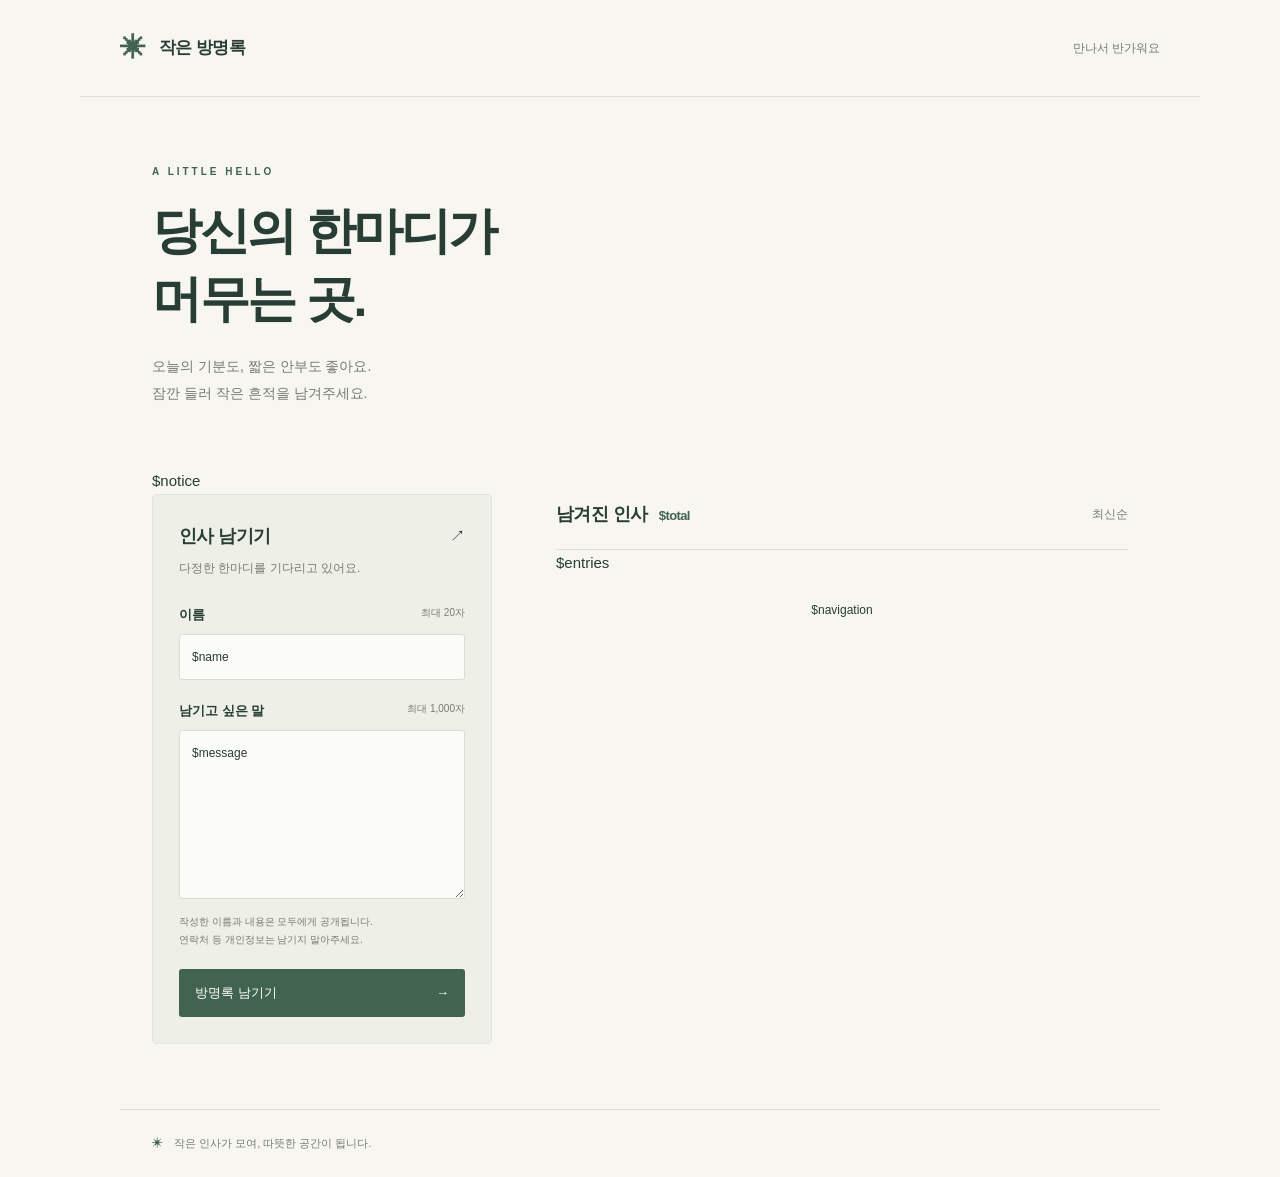
==== templates/index.html @ de00b6e1 "Add files via upload" ====
<!doctype html>
<html lang="ko">
<head>
  <meta charset="utf-8">
  <meta name="viewport" content="width=device-width, initial-scale=1">
  <meta name="description" content="잠깐 들러, 작은 인사를 남기는 방명록입니다.">
  <title>작은 방명록 — 당신의 한마디</title>
  <link rel="stylesheet" href="/static/style.css">
</head>
<body>
  <header class="topbar"><a class="brand" href="/"><span aria-hidden="true">✳</span> 작은 방명록</a><span class="top-note">만나서 반가워요</span></header>
  <main>
    <section class="intro" aria-labelledby="title">
      <p class="eyebrow">A LITTLE HELLO</p>
      <h1 id="title">당신의 한마디가<br>머무는 곳.</h1>
      <p class="description">오늘의 기분도, 짧은 안부도 좋아요.<br>잠깐 들러 작은 흔적을 남겨주세요.</p>
    </section>
    $notice
    <div class="layout">
      <section class="compose" aria-labelledby="write-title">
        <div class="section-heading"><h2 id="write-title">인사 남기기</h2><span aria-hidden="true">↗</span></div>
        <p class="hint">다정한 한마디를 기다리고 있어요.</p>
        <form method="post" action="/entries" accept-charset="UTF-8">
          <label for="name">이름 <span>최대 20자</span></label>
          <input id="name" name="name" maxlength="20" required autocomplete="nickname" placeholder="어떤 이름으로 남길까요?" value="$name">
          <label for="message">남기고 싶은 말 <span>최대 1,000자</span></label>
          <textarea id="message" name="message" maxlength="1000" rows="7" required placeholder="편하게 인사를 건네주세요.">$message</textarea>
          <p class="privacy">작성한 이름과 내용은 모두에게 공개됩니다.<br>연락처 등 개인정보는 남기지 말아주세요.</p>
          <button type="submit">방명록 남기기 <span aria-hidden="true">→</span></button>
        </form>
      </section>
      <section id="entries" class="entries" aria-labelledby="entries-title">
        <div class="section-heading"><h2 id="entries-title">남겨진 인사 <span class="count">$total</span></h2><span class="sort">최신순</span></div>
        $entries
        <nav class="pagination" aria-label="방명록 페이지">$navigation</nav>
      </section>
    </div>
  </main>
  <footer><span aria-hidden="true">✳</span> 작은 인사가 모여, 따뜻한 공간이 됩니다.</footer>
</body>
</html>
---- static/style.css ----
:root { color-scheme: light; --paper: #f7f6f0; --ink: #283d34; --green: #42644f; --muted: #767c72; --line: #dcded4; }
* { box-sizing: border-box; }
html { scroll-behavior: smooth; }
body { margin: 0; background: var(--paper); color: var(--ink); font-family: "Malgun Gothic", "Apple SD Gothic Neo", sans-serif; font-size: 15px; line-height: 1.7; }
a { color: inherit; text-decoration: none; }
a:hover { text-decoration: underline; }
.topbar { max-width: 1120px; margin: auto; padding: 26px 40px; border-bottom: 1px solid var(--line); display: flex; justify-content: space-between; align-items: center; }
.brand { font-size: 17px; font-weight: 700; letter-spacing: -.5px; }
.brand span { margin-right: 9px; color: var(--green); font-size: 26px; vertical-align: middle; }
.top-note, .hint, .sort, .privacy, label span { color: var(--muted); font-size: 12px; }
main { max-width: 1040px; padding: 0 32px; margin: auto; }
.intro { padding: 66px 0 48px; }
.eyebrow { font-size: 10px; letter-spacing: 3px; font-weight: 700; color: var(--green); margin: 0 0 18px; }
h1 { font-size: clamp(36px, 5vw, 50px); line-height: 1.35; letter-spacing: -2.5px; margin: 0 0 20px; font-weight: 600; }
.description { color: var(--muted); line-height: 1.9; font-size: 14px; }
.layout { display: grid; grid-template-columns: 340px minmax(0, 1fr); gap: 64px; align-items: start; }
.compose { background: #eeefe6; padding: 26px; border: 1px solid #e2e5d9; border-radius: 5px; }
.section-heading { display: flex; align-items: center; justify-content: space-between; gap: 12px; }
h2 { margin: 0; font-size: 18px; letter-spacing: -.6px; font-weight: 600; }
.hint { margin: 7px 0 25px; }
label { display: flex; justify-content: space-between; margin: 20px 0 8px; font-size: 13px; font-weight: 600; }
label span { font-size: 10px; font-weight: 400; }
input, textarea, button { font: inherit; }
input, textarea { display: block; width: 100%; border: 1px solid #d9ddcf; border-radius: 3px; background: #fbfbf7; padding: 12px; font-size: 12px; color: var(--ink); }
input::placeholder, textarea::placeholder { color: #8a9084; }
textarea { resize: vertical; min-height: 150px; }
:focus-visible { outline: 2px solid var(--green); outline-offset: 3px; }
.privacy { font-size: 10px; line-height: 1.8; margin: 14px 0 20px; }
button { display: flex; align-items: center; justify-content: space-between; width: 100%; background: var(--green); color: white; border: 0; border-radius: 3px; padding: 13px 16px; font-size: 13px; cursor: pointer; }
button:hover { background: #304e3b; }
.entries > .section-heading { padding: 5px 0 20px; border-bottom: 1px solid var(--line); }
.count { color: var(--green); font-size: 13px; margin-left: 7px; }
.entry { padding: 23px 0; border-bottom: 1px solid var(--line); }
.entry-heading { display: flex; align-items: center; gap: 10px; }
.avatar { flex: 0 0 30px; width: 30px; height: 30px; border-radius: 50%; background: #e5e9dc; color: var(--green); text-align: center; line-height: 30px; font-size: 12px; }
h3 { margin: 0; font-size: 13px; font-weight: 600; overflow-wrap: anywhere; }
time { margin-left: auto; flex-shrink: 0; font-size: 10px; color: var(--muted); }
.message { white-space: pre-wrap; overflow-wrap: anywhere; font-size: 13px; line-height: 1.9; margin: 13px 0 0; }
.empty { text-align: center; padding: 70px 15px; color: var(--muted); }
.empty > span { font-size: 32px; color: #9cab8e; }
.empty h3 { margin-top: 14px; font-size: 15px; }
.empty p { font-size: 12px; }
.pagination { display: flex; justify-content: center; gap: 25px; font-size: 12px; padding: 24px 0; }
.pagination span { color: var(--muted); }
.notice { padding: 14px 18px; border: 1px solid var(--line); border-radius: 4px; margin: 0 0 24px; font-size: 13px; }
.success { background: #e8efdf; }
.error { background: #faeee7; color: #8a4333; }
footer { max-width: 1040px; margin: 65px auto 0; padding: 24px 32px; border-top: 1px solid var(--line); color: var(--muted); font-size: 11px; }
footer span { margin-right: 8px; color: var(--green); }
@media (max-width: 760px) { .layout { grid-template-columns: 1fr; gap: 35px; } main { padding: 0 22px; } .topbar { padding: 18px 22px; } .top-note { font-size: 10px; } .intro { padding: 44px 0 30px; } .compose { padding: 22px; } footer { margin-top: 35px; padding: 22px; } time { font-size: 9px; } }
@media (prefers-reduced-motion: reduce) { html { scroll-behavior: auto; } }
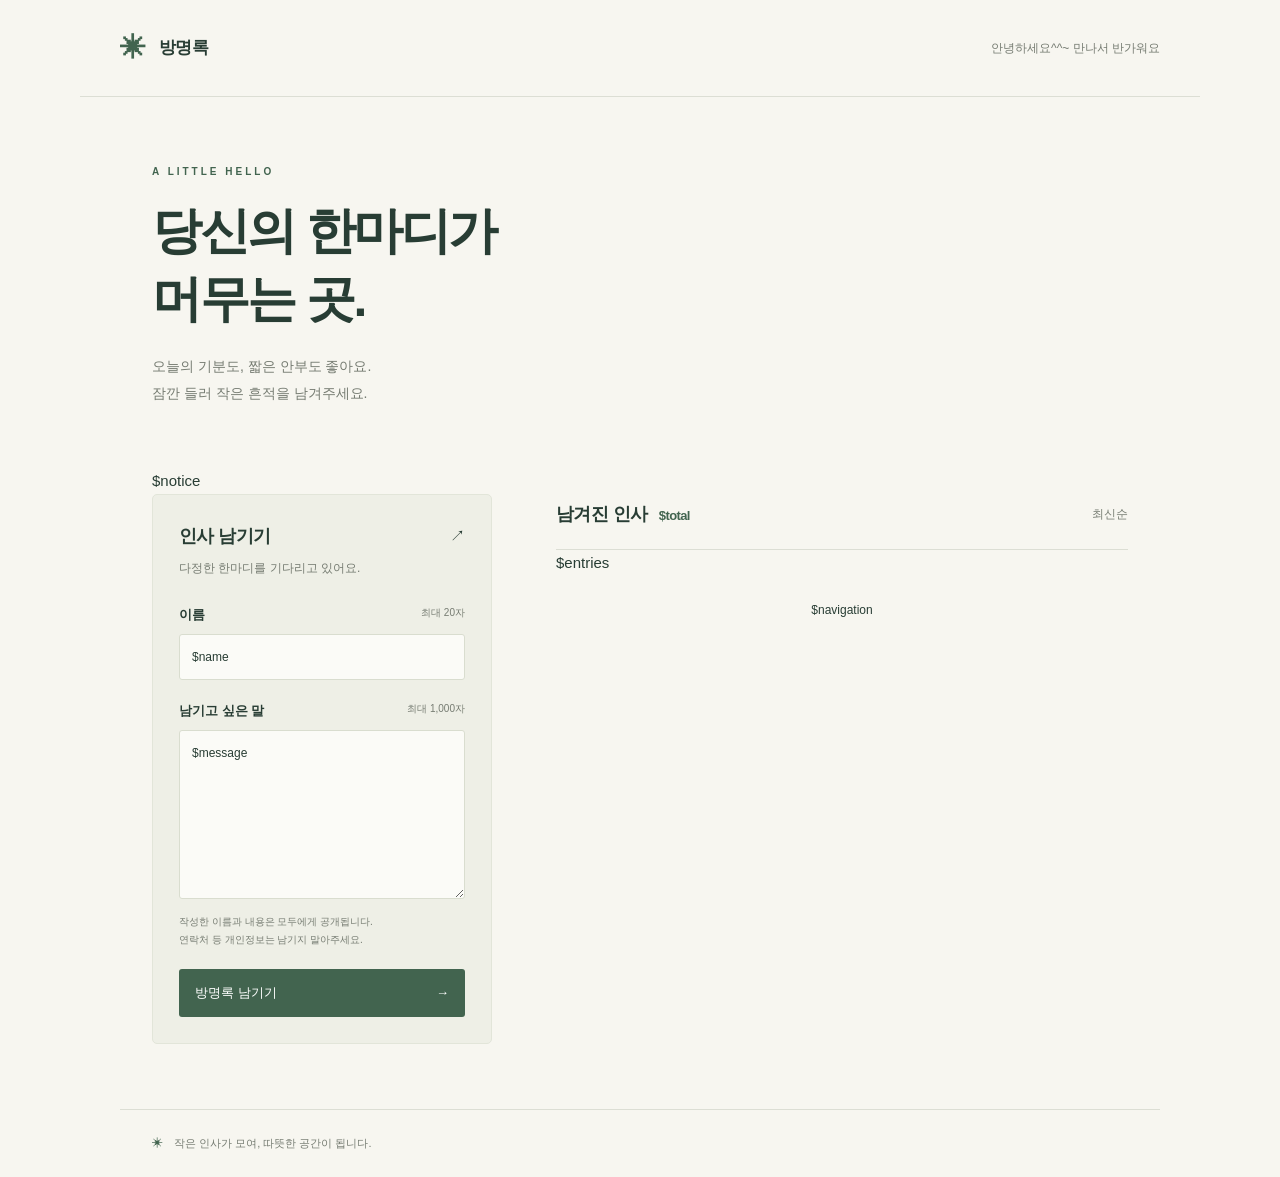
==== commit 6eaa4a09: "Update title and header greeting in index.html" ====
--- a/templates/index.html
+++ b/templates/index.html
@@ -3,12 +3,12 @@
 <head>
   <meta charset="utf-8">
   <meta name="viewport" content="width=device-width, initial-scale=1">
-  <meta name="description" content="잠깐 들러, 작은 인사를 남기는 방명록입니다.">
-  <title>작은 방명록 — 당신의 한마디</title>
+  <meta name="description" content="안녕하세요, 김바로입니다. 잠깐들러 작은 인사를 남기는 방명록입니다.">
+  <title>안녕하세요. 김바로입니다.</title>
   <link rel="stylesheet" href="/static/style.css">
 </head>
 <body>
-  <header class="topbar"><a class="brand" href="/"><span aria-hidden="true">✳</span> 작은 방명록</a><span class="top-note">만나서 반가워요</span></header>
+  <header class="topbar"><a class="brand" href="/"><span aria-hidden="true">✳</span> 방명록</a><span class="top-note"> 안녕하세요^^~ 만나서 반가워요</span></header>
   <main>
     <section class="intro" aria-labelledby="title">
       <p class="eyebrow">A LITTLE HELLO</p>
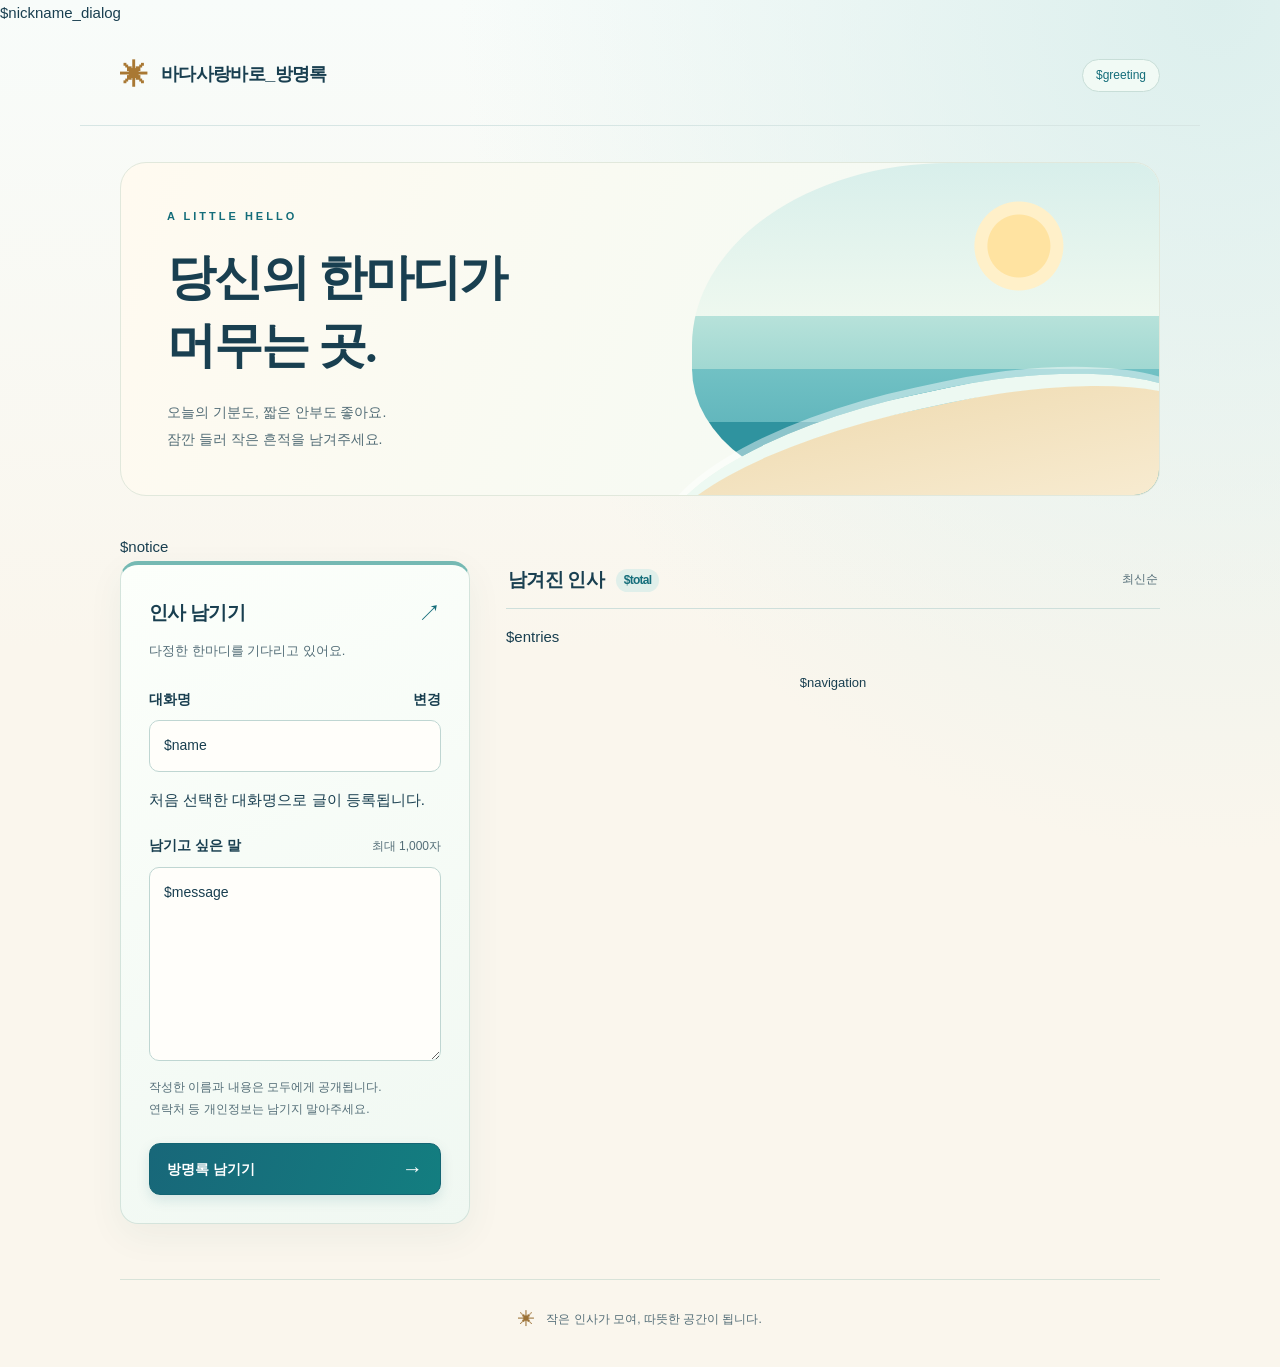
==== commit 1f790ad1: "Revise index.html for title and nickname changes Updated the page title and description, modified th" ====
--- a/templates/index.html
+++ b/templates/index.html
@@ -3,12 +3,15 @@
 <head>
   <meta charset="utf-8">
   <meta name="viewport" content="width=device-width, initial-scale=1">
-  <meta name="description" content="안녕하세요, 김바로입니다. 잠깐들러 작은 인사를 남기는 방명록입니다.">
-  <title>안녕하세요. 김바로입니다.</title>
+  <meta name="description" content="안녕하세요! 방명록입니다.">
+  <title>바다사랑바로_방명록</title>
   <link rel="stylesheet" href="/static/style.css">
 </head>
 <body>
-  <header class="topbar"><a class="brand" href="/"><span aria-hidden="true">✳</span> 방명록</a><span class="top-note"> 안녕하세요^^~ 만나서 반가워요</span></header>
+  <!-- [변경] 첫 방문 대화명 팝업. 입력 전에는 뒤의 화면을 inert로 조작할 수 없게 합니다. -->
+  $nickname_dialog
+  <div class="site-content" $background_inert>
+  <header class="topbar"><a class="brand" href="/"><span aria-hidden="true">✳</span> 바다사랑바로_방명록</a><span class="top-note">$greeting</span></header>
   <main>
     <section class="intro" aria-labelledby="title">
       <p class="eyebrow">A LITTLE HELLO</p>
@@ -21,8 +24,10 @@
         <div class="section-heading"><h2 id="write-title">인사 남기기</h2><span aria-hidden="true">↗</span></div>
         <p class="hint">다정한 한마디를 기다리고 있어요.</p>
         <form method="post" action="/entries" accept-charset="UTF-8">
-          <label for="name">이름 <span>최대 20자</span></label>
-          <input id="name" name="name" maxlength="20" required autocomplete="nickname" placeholder="어떤 이름으로 남길까요?" value="$name">
+          <!-- [변경] 선택한 대화명은 읽기 전용으로 표시하고, 글 본문만 서버로 보냅니다. -->
+          <label for="name">대화명 <a class="name-change" href="/nickname">변경</a></label>
+          <input id="name" maxlength="20" readonly value="$name" aria-describedby="name-help">
+          <p id="name-help" class="name-help">처음 선택한 대화명으로 글이 등록됩니다.</p>
           <label for="message">남기고 싶은 말 <span>최대 1,000자</span></label>
           <textarea id="message" name="message" maxlength="1000" rows="7" required placeholder="편하게 인사를 건네주세요.">$message</textarea>
           <p class="privacy">작성한 이름과 내용은 모두에게 공개됩니다.<br>연락처 등 개인정보는 남기지 말아주세요.</p>
@@ -37,5 +42,6 @@
     </div>
   </main>
   <footer><span aria-hidden="true">✳</span> 작은 인사가 모여, 따뜻한 공간이 됩니다.</footer>
+  </div>
 </body>
 </html>
--- a/static/style.css
+++ b/static/style.css
@@ -1,51 +1,143 @@
-:root { color-scheme: light; --paper: #f7f6f0; --ink: #283d34; --green: #42644f; --muted: #767c72; --line: #dcded4; }
+/* CSS만으로 표현한 햇빛, 바다, 모래사장 테마 */
+:root {
+  color-scheme: light;
+  --paper: #faf6ed;
+  --ink: #193f50;
+  --green: #146d7a;
+  --muted: #536d77;
+  --line: #d7e6e4;
+  --white: #fffefa;
+  --shadow: 0 12px 36px rgba(31, 82, 91, .06);
+}
 * { box-sizing: border-box; }
-html { scroll-behavior: smooth; }
-body { margin: 0; background: var(--paper); color: var(--ink); font-family: "Malgun Gothic", "Apple SD Gothic Neo", sans-serif; font-size: 15px; line-height: 1.7; }
+html { scroll-behavior: smooth; scroll-padding-top: 24px; }
+body {
+  margin: 0;
+  min-width: 280px;
+  background: radial-gradient(ellipse at 95% 0, #dcefed 0, transparent 44%), linear-gradient(180deg, #f8fcfa 0, var(--paper) 650px);
+  color: var(--ink);
+  font-family: "Malgun Gothic", "Apple SD Gothic Neo", sans-serif;
+  font-size: 15px;
+  line-height: 1.75;
+  -webkit-font-smoothing: antialiased;
+}
+::selection { background: #c8e8e0; color: #153f4c; }
 a { color: inherit; text-decoration: none; }
-a:hover { text-decoration: underline; }
-.topbar { max-width: 1120px; margin: auto; padding: 26px 40px; border-bottom: 1px solid var(--line); display: flex; justify-content: space-between; align-items: center; }
-.brand { font-size: 17px; font-weight: 700; letter-spacing: -.5px; }
-.brand span { margin-right: 9px; color: var(--green); font-size: 26px; vertical-align: middle; }
-.top-note, .hint, .sort, .privacy, label span { color: var(--muted); font-size: 12px; }
-main { max-width: 1040px; padding: 0 32px; margin: auto; }
-.intro { padding: 66px 0 48px; }
-.eyebrow { font-size: 10px; letter-spacing: 3px; font-weight: 700; color: var(--green); margin: 0 0 18px; }
-h1 { font-size: clamp(36px, 5vw, 50px); line-height: 1.35; letter-spacing: -2.5px; margin: 0 0 20px; font-weight: 600; }
-.description { color: var(--muted); line-height: 1.9; font-size: 14px; }
-.layout { display: grid; grid-template-columns: 340px minmax(0, 1fr); gap: 64px; align-items: start; }
-.compose { background: #eeefe6; padding: 26px; border: 1px solid #e2e5d9; border-radius: 5px; }
+a:hover { text-decoration: underline; text-underline-offset: 5px; }
+.topbar { display: flex; align-items: center; justify-content: space-between; gap: 16px; max-width: 1120px; margin: auto; padding: 25px 40px; border-bottom: 1px solid var(--line); }
+.brand { font-size: 18px; font-weight: 700; letter-spacing: -.6px; }
+.brand span { display: inline-block; margin-right: 9px; color: #a97833; font-size: 28px; vertical-align: middle; }
+.top-note { padding: 5px 13px; border: 1px solid #c8ded8; border-radius: 30px; background: #f1faf5; color: var(--green); font-size: 12px; }
+main { max-width: 1120px; padding: 0 40px; margin: auto; }
+
+/* 그림 파일 없이 만드는 해변 풍경 */
+.intro { position: relative; isolation: isolate; overflow: hidden; margin: 36px 0 38px; padding: 44px 46px 42px; border: 1px solid #e1e8dc; border-radius: 26px; background: linear-gradient(110deg, #fffaf0, #f1faf5); }
+.intro::before {
+  content: "";
+  position: absolute;
+  z-index: -1;
+  inset: 0 0 0 auto;
+  width: 45%;
+  border-radius: 55% 0 0 38%;
+  background: radial-gradient(circle at 70% 25%, #ffe3a1 0 31px, #fff0c9 32px 44px, transparent 45px), linear-gradient(180deg, #d8efeb 0%, #eef8ef 46%, #b7e2da 46%, #a1d8d2 62%, #71c1c4 62%, #63b7bd 78%, #2f939f 78%);
+}
+.intro::after {
+  content: "";
+  position: absolute;
+  z-index: -1;
+  right: -65px;
+  bottom: -102px;
+  width: 55%;
+  height: 190px;
+  border-top: 15px solid #edf9f2;
+  border-radius: 50% 45% 0 0;
+  background: linear-gradient(180deg, #f1dfb9, #faf0da);
+  box-shadow: 0 -7px 0 rgba(255, 255, 255, .45);
+  transform: rotate(-12deg);
+}
+.intro > * { max-width: 60%; }
+.eyebrow { margin: 0 0 17px; color: var(--green); font-size: 11px; font-weight: 700; letter-spacing: 3px; }
+h1 { margin: 0 0 18px; font-family: "Batang", "AppleMyungjo", serif; font-size: clamp(34px, 4.8vw, 49px); font-weight: 600; line-height: 1.4; letter-spacing: -2px; word-break: keep-all; }
+.description { margin: 0; color: var(--muted); font-size: 14px; line-height: 1.95; }
+.layout { display: grid; grid-template-columns: 350px minmax(0, 1fr); gap: 36px; align-items: start; }
+.compose { overflow: hidden; padding: 28px; border: 1px solid #d4e4dc; border-top: 4px solid #75b9b3; border-radius: 18px; background: linear-gradient(155deg, #fcfffb, #f0f8f2); box-shadow: var(--shadow); }
 .section-heading { display: flex; align-items: center; justify-content: space-between; gap: 12px; }
-h2 { margin: 0; font-size: 18px; letter-spacing: -.6px; font-weight: 600; }
-.hint { margin: 7px 0 25px; }
-label { display: flex; justify-content: space-between; margin: 20px 0 8px; font-size: 13px; font-weight: 600; }
-label span { font-size: 10px; font-weight: 400; }
+h2 { margin: 0; font-size: 19px; font-weight: 700; letter-spacing: -.7px; }
+.compose > .section-heading > span { color: var(--green); font-size: 23px; }
+.hint { margin: 7px 0 24px; color: var(--muted); font-size: 13px; }
+label { display: flex; flex-wrap: wrap; justify-content: space-between; align-items: baseline; gap: 4px 10px; margin: 20px 0 9px; font-size: 14px; font-weight: 700; }
+label span { color: var(--muted); font-size: 12px; font-weight: 400; }
 input, textarea, button { font: inherit; }
-input, textarea { display: block; width: 100%; border: 1px solid #d9ddcf; border-radius: 3px; background: #fbfbf7; padding: 12px; font-size: 12px; color: var(--ink); }
-input::placeholder, textarea::placeholder { color: #8a9084; }
-textarea { resize: vertical; min-height: 150px; }
-:focus-visible { outline: 2px solid var(--green); outline-offset: 3px; }
-.privacy { font-size: 10px; line-height: 1.8; margin: 14px 0 20px; }
-button { display: flex; align-items: center; justify-content: space-between; width: 100%; background: var(--green); color: white; border: 0; border-radius: 3px; padding: 13px 16px; font-size: 13px; cursor: pointer; }
-button:hover { background: #304e3b; }
-.entries > .section-heading { padding: 5px 0 20px; border-bottom: 1px solid var(--line); }
-.count { color: var(--green); font-size: 13px; margin-left: 7px; }
-.entry { padding: 23px 0; border-bottom: 1px solid var(--line); }
-.entry-heading { display: flex; align-items: center; gap: 10px; }
-.avatar { flex: 0 0 30px; width: 30px; height: 30px; border-radius: 50%; background: #e5e9dc; color: var(--green); text-align: center; line-height: 30px; font-size: 12px; }
-h3 { margin: 0; font-size: 13px; font-weight: 600; overflow-wrap: anywhere; }
-time { margin-left: auto; flex-shrink: 0; font-size: 10px; color: var(--muted); }
-.message { white-space: pre-wrap; overflow-wrap: anywhere; font-size: 13px; line-height: 1.9; margin: 13px 0 0; }
-.empty { text-align: center; padding: 70px 15px; color: var(--muted); }
-.empty > span { font-size: 32px; color: #9cab8e; }
-.empty h3 { margin-top: 14px; font-size: 15px; }
-.empty p { font-size: 12px; }
-.pagination { display: flex; justify-content: center; gap: 25px; font-size: 12px; padding: 24px 0; }
-.pagination span { color: var(--muted); }
-.notice { padding: 14px 18px; border: 1px solid var(--line); border-radius: 4px; margin: 0 0 24px; font-size: 13px; }
-.success { background: #e8efdf; }
-.error { background: #faeee7; color: #8a4333; }
-footer { max-width: 1040px; margin: 65px auto 0; padding: 24px 32px; border-top: 1px solid var(--line); color: var(--muted); font-size: 11px; }
-footer span { margin-right: 8px; color: var(--green); }
-@media (max-width: 760px) { .layout { grid-template-columns: 1fr; gap: 35px; } main { padding: 0 22px; } .topbar { padding: 18px 22px; } .top-note { font-size: 10px; } .intro { padding: 44px 0 30px; } .compose { padding: 22px; } footer { margin-top: 35px; padding: 22px; } time { font-size: 9px; } }
-@media (prefers-reduced-motion: reduce) { html { scroll-behavior: auto; } }
+input, textarea { display: block; width: 100%; padding: 13px 14px; border: 1px solid #bfd6d2; border-radius: 10px; background: var(--white); color: var(--ink); font-size: 14px; line-height: 1.7; transition: border-color .18s ease, box-shadow .18s ease; }
+input::placeholder, textarea::placeholder { color: #6b7d80; opacity: 1; }
+input:focus, textarea:focus { border-color: var(--green); box-shadow: 0 0 0 4px #dceee8; }
+textarea { resize: vertical; min-height: 170px; }
+:focus-visible { outline: 2px solid var(--green); outline-offset: 4px; }
+.privacy { margin: 15px 0 22px; color: var(--muted); font-size: 12px; line-height: 1.85; }
+button { display: flex; align-items: center; justify-content: space-between; width: 100%; min-height: 49px; padding: 13px 17px; border: 1px solid #146573; border-radius: 11px; background: linear-gradient(110deg, #186779, #137e80); box-shadow: 0 5px 13px rgba(19, 103, 116, .13); color: #fff; font-size: 14px; font-weight: 700; cursor: pointer; transition: transform .18s ease, box-shadow .18s ease; }
+button span { font-size: 21px; font-weight: 400; line-height: 1; }
+button:hover { transform: translateY(-2px); box-shadow: 0 8px 19px rgba(19, 103, 116, .21); }
+button:active { transform: translateY(0); }
+.entries { min-width: 0; scroll-margin-top: 24px; }
+.entries > .section-heading { min-height: 43px; margin: 0 0 15px; padding: 2px 2px 12px; border-bottom: 1px solid #cedfdb; }
+.count { display: inline-block; min-width: 28px; margin-left: 7px; padding: 1px 8px; border-radius: 20px; background: #e0efea; color: var(--green); font-size: 12px; text-align: center; vertical-align: middle; }
+.sort { color: var(--muted); font-size: 12px; }
+.entry { margin-bottom: 13px; padding: 23px 24px; border: 1px solid #e1e7dc; border-radius: 16px; background: var(--white); box-shadow: 0 5px 18px rgba(45, 76, 75, .035); }
+.entry-heading { display: flex; align-items: center; gap: 11px; }
+.avatar { flex: 0 0 36px; width: 36px; height: 36px; border: 1px solid #c3ded8; border-radius: 13px; background: #e3f1ec; color: #285e65; font-size: 13px; font-weight: 700; line-height: 34px; text-align: center; }
+.entry:nth-of-type(3n + 2) .avatar { border-color: #e6d5b4; background: #f5ead6; color: #775b2c; }
+.entry:nth-of-type(3n + 3) .avatar { border-color: #cce1e9; background: #e5f0f6; color: #345e75; }
+h3 { min-width: 0; margin: 0; font-size: 14px; font-weight: 700; overflow-wrap: anywhere; }
+time { flex-shrink: 0; margin-left: auto; color: var(--muted); font-size: 11px; }
+.message { margin: 15px 0 0; color: #345460; font-size: 14px; line-height: 1.95; white-space: pre-wrap; overflow-wrap: anywhere; }
+.empty { padding: 62px 20px; border: 1px dashed #bcd3cd; border-radius: 18px; background: linear-gradient(150deg, #f7fcf8, #faf4e6); color: var(--muted); text-align: center; }
+.empty > span { display: inline-block; color: #a97936; font-size: 43px; line-height: 1.4; }
+.empty h3 { margin-top: 15px; color: var(--ink); font-size: 16px; }
+.empty p { margin: 7px 0 0; font-size: 13px; }
+.pagination { display: flex; flex-wrap: wrap; align-items: center; justify-content: center; gap: 13px; padding: 22px 0 0; font-size: 13px; }
+.pagination a { min-width: 70px; padding: 7px 14px; border: 1px solid #c4dcd5; border-radius: 30px; background: #fffdf7; color: var(--green); text-align: center; }
+.pagination a:hover { background: #e6f3ee; text-decoration: none; }
+.pagination span { padding: 7px 10px; color: var(--muted); }
+.notice { margin: 0 0 26px; padding: 15px 20px; border: 1px solid var(--line); border-radius: 12px; font-size: 14px; overflow-wrap: anywhere; }
+.success { border-color: #bddbd0; background: #e9f6ec; color: #245d4d; }
+.error { border-color: #eac8b7; background: #fff0e7; color: #874429; }
+footer { max-width: 1040px; margin: 55px auto 0; padding: 25px 0 32px; border-top: 1px solid #d8e3d9; color: var(--muted); font-size: 12px; text-align: center; }
+footer span { margin-right: 8px; color: #9b7135; font-size: 17px; vertical-align: middle; }
+
+@media (max-width: 820px) {
+  .topbar { padding: 20px 24px; }
+  main { padding: 0 24px; }
+  .intro { padding: 35px 30px; }
+  .intro::before { width: 42%; }
+  .intro > * { max-width: 70%; }
+  .layout { grid-template-columns: minmax(0, 1fr); gap: 30px; }
+  .compose { padding: 25px; }
+  footer { margin: 38px 24px 0; }
+}
+@media (max-width: 480px) {
+  .topbar { gap: 8px; padding: 17px 18px; }
+  .brand { font-size: 16px; }
+  .brand span { margin-right: 5px; font-size: 24px; }
+  .top-note { padding: 4px 8px; font-size: 11px; }
+  main { padding: 0 16px; }
+  .intro { margin: 23px 0 27px; padding: 30px 24px 36px; border-radius: 20px; }
+  .intro > * { max-width: 100%; }
+  .intro::before { width: 100%; border-radius: 0; opacity: .15; }
+  .intro::after { right: -85px; bottom: -135px; width: 90%; }
+  .eyebrow { font-size: 10px; letter-spacing: 2.4px; }
+  h1 { font-size: 35px; letter-spacing: -1.8px; }
+  .description { font-size: 13px; }
+  .compose { padding: 23px 20px; }
+  .entry { padding: 20px; }
+  .entry-heading { flex-wrap: wrap; gap: 8px 11px; }
+  time { flex-basis: calc(100% - 47px); margin-left: 47px; font-size: 11px; }
+  .message { margin-top: 12px; }
+  .empty { padding: 45px 18px; }
+  footer { margin: 32px 16px 0; padding: 22px 12px; font-size: 11px; }
+}
+@media (prefers-reduced-motion: reduce) {
+  html { scroll-behavior: auto; }
+  input, textarea, button { transition: none; }
+  button:hover, button:active { transform: none; }
+}
+
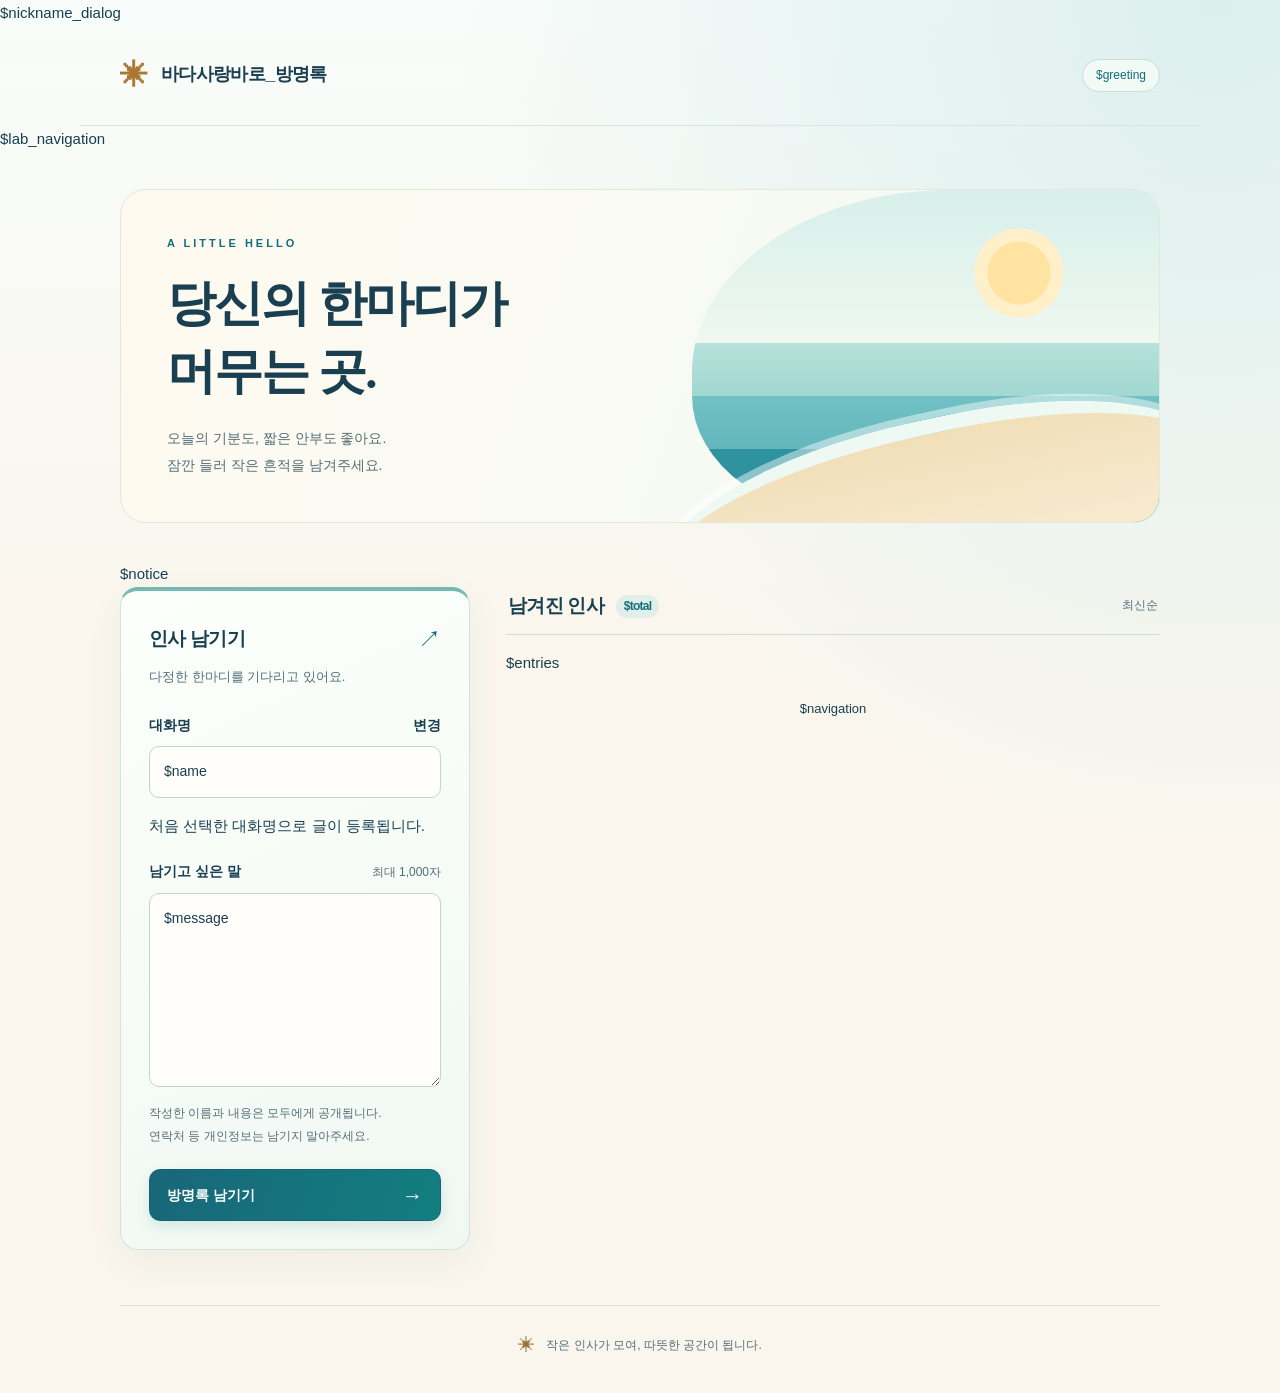
==== commit 50498b75: "Add isolated signed-session and public chat lab with 72 pytest cases" ====
--- a/templates/index.html
+++ b/templates/index.html
@@ -12,6 +12,7 @@
   $nickname_dialog
   <div class="site-content" $background_inert>
   <header class="topbar"><a class="brand" href="/"><span aria-hidden="true">✳</span> 바다사랑바로_방명록</a><span class="top-note">$greeting</span></header>
+  $lab_navigation
   <main>
     <section class="intro" aria-labelledby="title">
       <p class="eyebrow">A LITTLE HELLO</p>
